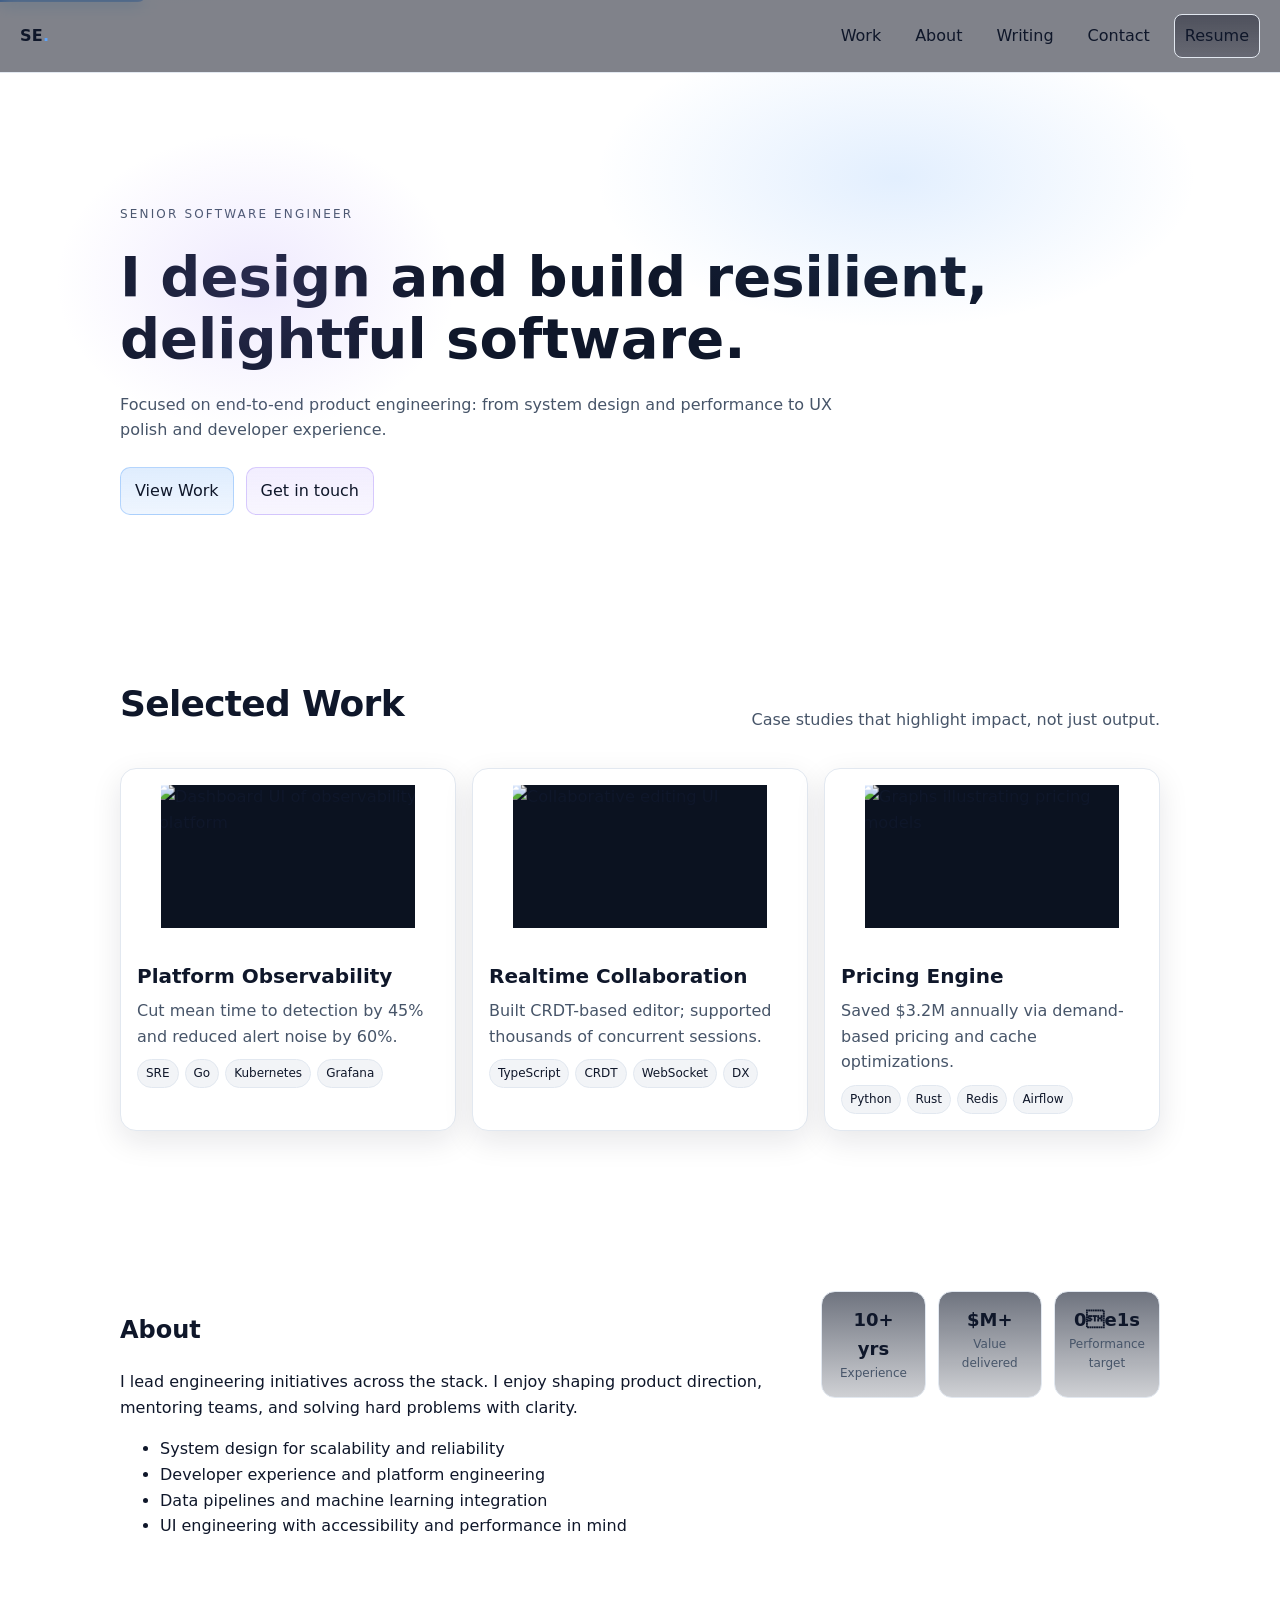
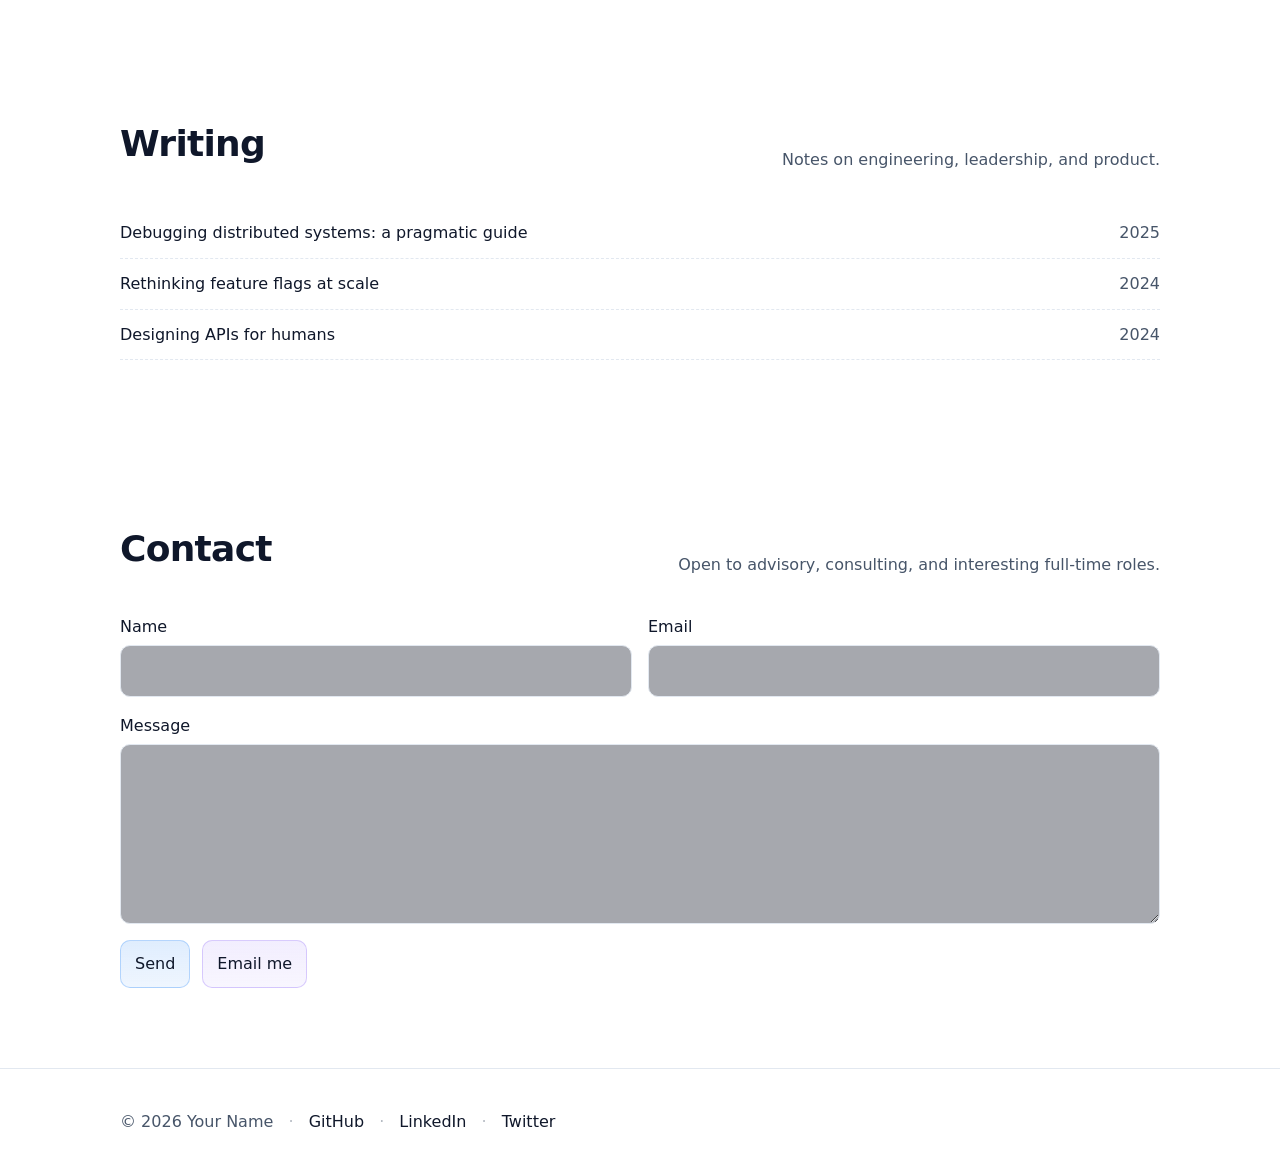
==== portfolio/index.html @ 9e858aef "Create initial portfolio website with responsive design and dark mode Co-authored-by: amrmohie.dev <" ====
<!doctype html>
<html lang="en">
<head>
    <meta charset="utf-8">
    <meta name="viewport" content="width=device-width, initial-scale=1">
    <meta name="theme-color" content="#0f172a">
    <title>Senior Software Engineer — Portfolio</title>
    <meta name="description" content="Senior Software Engineer portfolio: building scalable systems, elegant UIs, and delightful developer experiences.">

    <link rel="preload" href="assets/fonts/inter-var.woff2" as="font" type="font/woff2" crossorigin>
    <link rel="icon" href="assets/icons/favicon.svg" type="image/svg+xml">
    <link rel="alternate icon" href="assets/icons/favicon.png" type="image/png">
    <link rel="apple-touch-icon" href="assets/icons/apple-touch-icon.png">
    <link rel="manifest" href="site.webmanifest">

    <meta property="og:title" content="Senior Software Engineer — Portfolio">
    <meta property="og:description" content="Senior Software Engineer portfolio: building scalable systems, elegant UIs, and delightful developer experiences.">
    <meta property="og:type" content="website">
    <meta property="og:url" content="https://your-domain.example/">
    <meta property="og:image" content="https://your-domain.example/assets/images/og-card.png">
    <meta name="twitter:card" content="summary_large_image">
    <meta name="twitter:title" content="Senior Software Engineer — Portfolio">
    <meta name="twitter:description" content="Senior Software Engineer portfolio: building scalable systems, elegant UIs, and delightful developer experiences.">
    <meta name="twitter:image" content="https://your-domain.example/assets/images/og-card.png">

    <link rel="stylesheet" href="styles.css">
    <script defer src="script.js"></script>
    <script type="application/ld+json">
    {
      "@context": "https://schema.org",
      "@type": "Person",
      "name": "Your Name",
      "url": "https://your-domain.example/",
      "jobTitle": "Senior Software Engineer",
      "image": "https://your-domain.example/assets/images/profile.jpg",
      "sameAs": [
        "https://github.com/yourusername",
        "https://www.linkedin.com/in/yourusername/",
        "https://twitter.com/yourusername"
      ]
    }
    </script>
</head>
<body>
    <a class="skip-link" href="#content">Skip to content</a>
    <header class="site-header" role="banner">
        <nav class="nav" aria-label="Primary">
            <a class="logo" href="#home" aria-label="Go to home">SE<span>.</span></a>
            <button class="theme-toggle" id="themeToggle" aria-label="Toggle theme" aria-pressed="false">
                <span class="icon">🌙</span>
            </button>
            <button class="nav-toggle" id="navToggle" aria-label="Toggle navigation" aria-expanded="false">
                <span></span><span></span><span></span>
            </button>
            <ul class="nav-list" id="navList">
                <li><a href="#work">Work</a></li>
                <li><a href="#about">About</a></li>
                <li><a href="#writing">Writing</a></li>
                <li><a href="#contact">Contact</a></li>
                <li><a class="btn resume" href="assets/Resume.pdf" target="_blank" rel="noopener">Resume</a></li>
            </ul>
        </nav>
    </header>

    <main id="content">
        <section id="home" class="hero section">
            <div class="container">
                <p class="eyebrow">Senior Software Engineer</p>
                <h1 class="headline">I design and build resilient, delightful software.</h1>
                <p class="subhead">Focused on end-to-end product engineering: from system design and performance to UX polish and developer experience.</p>
                <div class="hero-cta">
                    <a class="btn primary" href="#work">View Work</a>
                    <a class="btn secondary" href="#contact">Get in touch</a>
                </div>
            </div>
            <div class="hero-bg" aria-hidden="true"></div>
        </section>

        <section id="work" class="section">
            <div class="container">
                <div class="section-head">
                    <h2>Selected Work</h2>
                    <p>Case studies that highlight impact, not just output.</p>
                </div>
                <div class="grid work-grid">
                    <!-- Repeatable project card pattern -->
                    <article class="card project">
                        <a class="card-link" href="#" aria-label="Project: Platform Observability">
                            <figure class="thumb"><img src="assets/images/project-1.jpg" alt="Dashboard UI of observability platform"></figure>
                            <div class="card-body">
                                <h3>Platform Observability</h3>
                                <p>Cut mean time to detection by 45% and reduced alert noise by 60%.</p>
                                <ul class="tags">
                                    <li>SRE</li><li>Go</li><li>Kubernetes</li><li>Grafana</li>
                                </ul>
                            </div>
                        </a>
                    </article>
                    <article class="card project">
                        <a class="card-link" href="#" aria-label="Project: Realtime Collaboration Editor">
                            <figure class="thumb"><img src="assets/images/project-2.jpg" alt="Collaborative editing UI"></figure>
                            <div class="card-body">
                                <h3>Realtime Collaboration</h3>
                                <p>Built CRDT-based editor; supported thousands of concurrent sessions.</p>
                                <ul class="tags">
                                    <li>TypeScript</li><li>CRDT</li><li>WebSocket</li><li>DX</li>
                                </ul>
                            </div>
                        </a>
                    </article>
                    <article class="card project">
                        <a class="card-link" href="#" aria-label="Project: Pricing Engine">
                            <figure class="thumb"><img src="assets/images/project-3.jpg" alt="Graphs illustrating pricing models"></figure>
                            <div class="card-body">
                                <h3>Pricing Engine</h3>
                                <p>Saved $3.2M annually via demand-based pricing and cache optimizations.</p>
                                <ul class="tags">
                                    <li>Python</li><li>Rust</li><li>Redis</li><li>Airflow</li>
                                </ul>
                            </div>
                        </a>
                    </article>
                </div>
            </div>
        </section>

        <section id="about" class="section alt">
            <div class="container split">
                <div>
                    <h2>About</h2>
                    <p>I lead engineering initiatives across the stack. I enjoy shaping product direction, mentoring teams, and solving hard problems with clarity.</p>
                    <ul class="bullets">
                        <li>System design for scalability and reliability</li>
                        <li>Developer experience and platform engineering</li>
                        <li>Data pipelines and machine learning integration</li>
                        <li>UI engineering with accessibility and performance in mind</li>
                    </ul>
                </div>
                <aside class="aside">
                    <div class="stat">
                        <span class="value">10+ yrs</span>
                        <span class="label">Experience</span>
                    </div>
                    <div class="stat">
                        <span class="value">$M+</span>
                        <span class="label">Value delivered</span>
                    </div>
                    <div class="stat">
                        <span class="value">0e1s</span>
                        <span class="label">Performance target</span>
                    </div>
                </aside>
            </div>
        </section>

        <section id="writing" class="section">
            <div class="container">
                <div class="section-head">
                    <h2>Writing</h2>
                    <p>Notes on engineering, leadership, and product.</p>
                </div>
                <ul class="list posts">
                    <li>
                        <a href="#">Debugging distributed systems: a pragmatic guide</a>
                        <span class="meta">2025</span>
                    </li>
                    <li>
                        <a href="#">Rethinking feature flags at scale</a>
                        <span class="meta">2024</span>
                    </li>
                    <li>
                        <a href="#">Designing APIs for humans</a>
                        <span class="meta">2024</span>
                    </li>
                </ul>
            </div>
        </section>

        <section id="contact" class="section alt">
            <div class="container">
                <div class="section-head">
                    <h2>Contact</h2>
                    <p>Open to advisory, consulting, and interesting full-time roles.</p>
                </div>
                <form class="contact-form" name="contact" method="POST" data-netlify="true">
                    <input type="hidden" name="form-name" value="contact">
                    <div class="grid form-grid">
                        <label>
                            <span>Name</span>
                            <input name="name" type="text" autocomplete="name" required>
                        </label>
                        <label>
                            <span>Email</span>
                            <input name="email" type="email" autocomplete="email" required>
                        </label>
                        <label class="full">
                            <span>Message</span>
                            <textarea name="message" rows="6" required></textarea>
                        </label>
                    </div>
                    <div class="form-actions">
                        <button class="btn primary" type="submit">Send</button>
                        <a class="btn secondary" href="mailto:you@your-domain.example">Email me</a>
                    </div>
                </form>
            </div>
        </section>
    </main>

    <footer class="site-footer">
        <div class="container">
            <p>
                <span>&copy; <span id="year"></span> Your Name</span>
                <span class="sep">·</span>
                <a href="https://github.com/yourusername" rel="me noopener" target="_blank">GitHub</a>
                <span class="sep">·</span>
                <a href="https://www.linkedin.com/in/yourusername/" rel="me noopener" target="_blank">LinkedIn</a>
                <span class="sep">·</span>
                <a href="https://twitter.com/yourusername" rel="me noopener" target="_blank">Twitter</a>
            </p>
        </div>
    </footer>
</body>
</html>
---- portfolio/styles.css ----
/* CSS Reset */
*,*::before,*::after{box-sizing:border-box}
html,body{margin:0;padding:0}
img,svg,video{display:block;max-width:100%;height:auto}
button,input,textarea,select{font:inherit}

:root{
  --bg: #0b1220;
  --bg-elev: #0f172a;
  --text: #e2e8f0;
  --muted: #94a3b8;
  --accent: #60a5fa;
  --accent-2: #a78bfa;
  --card: #0f172a;
  --border: #1e293b;
  --shadow: 0 8px 30px rgba(2,6,23,.45);
}

@media (prefers-color-scheme: light){
  :root{--bg:#ffffff;--bg-elev:#f8fafc;--text:#0f172a;--muted:#475569;--card:#ffffff;--border:#e2e8f0;--shadow:0 10px 30px rgba(15,23,42,.1)}
}

html{scroll-behavior:smooth}
body{
  font-family: ui-sans-serif, system-ui, -apple-system, Segoe UI, Roboto, Inter, Helvetica, Arial, "Apple Color Emoji","Segoe UI Emoji";
  background: radial-gradient(1200px 600px at 10% -10%, rgba(96,165,250,.12), transparent 50%), radial-gradient(800px 500px at 90% -10%, rgba(167,139,250,.12), transparent 50%), var(--bg);
  color: var(--text);
  line-height: 1.6;
  -webkit-font-smoothing: antialiased;
  text-rendering: optimizeLegibility;
}

.container{max-width:1080px;margin:0 auto;padding:0 20px}
.section{padding:80px 0}
.section.alt{background: linear-gradient(180deg, transparent, rgba(255,255,255,.02) 20%, transparent)}
.section-head{display:flex;justify-content:space-between;gap:20px;align-items:flex-end;margin-bottom:36px}
.section-head h2{margin:0;font-size:36px;letter-spacing:-.02em}
.section-head p{margin:0;color:var(--muted)}

.site-header{position:sticky;top:0;backdrop-filter:saturate(180%) blur(8px);background:rgba(2,6,23,.5);border-bottom:1px solid var(--border);z-index:50}
.nav{display:flex;align-items:center;justify-content:space-between;gap:16px;padding:14px 20px}
.logo{font-weight:800;letter-spacing:.02em;text-decoration:none;color:var(--text)}
.logo span{color:var(--accent)}
.nav-list{display:flex;gap:14px;align-items:center;margin:0;padding:0;list-style:none}
.nav-list a{color:var(--text);text-decoration:none;padding:8px 10px;border-radius:8px}
.nav-list a:hover{background:rgba(148,163,184,.12)}
.btn{display:inline-flex;align-items:center;gap:10px;padding:10px 14px;border-radius:10px;border:1px solid var(--border);text-decoration:none;color:var(--text);transition:transform .06s ease, background .2s ease}
.btn:hover{transform:translateY(-1px)}
.btn.primary{background:linear-gradient(180deg, rgba(96,165,250,.2), rgba(96,165,250,.1));border-color:rgba(96,165,250,.4)}
.btn.secondary{background:linear-gradient(180deg, rgba(167,139,250,.15), rgba(167,139,250,.08));border-color:rgba(167,139,250,.4)}
.btn.resume{background:linear-gradient(180deg, rgba(2,6,23,.4), rgba(2,6,23,.2))}

.nav-toggle,.theme-toggle{display:none}

.skip-link{position:absolute;top:-40px;left:0;background:var(--accent);color:#001a2f;padding:8px 12px;border-radius:0 0 8px 0;transition:top .2s ease}
.skip-link:focus{top:0}

.hero{position:relative;padding:120px 0 80px}
.eyebrow{color:var(--muted);text-transform:uppercase;letter-spacing:.18em;font-size:12px}
.headline{font-size: clamp(32px, 6vw, 56px);line-height:1.1;margin:.4em 0 .4em}
.subhead{color:var(--muted);max-width:720px}
.hero-cta{display:flex;gap:12px;margin-top:24px}
.hero-bg{position:absolute;inset:0;pointer-events:none;background:radial-gradient(600px 300px at 70% 20%, rgba(96,165,250,.18), transparent 50%), radial-gradient(400px 300px at 20% 40%, rgba(167,139,250,.18), transparent 50%)}

.grid{display:grid;gap:16px}
.work-grid{grid-template-columns:repeat(12,1fr)}
.card{background:var(--card);border:1px solid var(--border);border-radius:16px;box-shadow:var(--shadow);overflow:hidden}
.card-link{color:inherit;text-decoration:none;display:block;height:100%}
.thumb{aspect-ratio:16/9;background:#0b1220;overflow:hidden}
.thumb img{width:100%;height:100%;object-fit:cover;transform:scale(1.02);transition:transform .6s ease}
.card:hover .thumb img{transform:scale(1.08)}
.card-body{padding:16px}
.card-body h3{margin:0 0 6px;font-size:20px}
.card-body p{margin:0 0 10px;color:var(--muted)}
.tags{display:flex;flex-wrap:wrap;gap:6px;margin:0;padding:0;list-style:none}
.tags li{font-size:12px;padding:4px 8px;border-radius:999px;background:rgba(148,163,184,.12);border:1px solid var(--border)}

.project{grid-column:span 4}

.split{display:grid;grid-template-columns:2fr 1fr;gap:24px}
.aside{display:grid;grid-template-columns:repeat(3,1fr);gap:12px;height:max-content}
.stat{background:linear-gradient(180deg, rgba(15,23,42,.6), rgba(15,23,42,.2));border:1px solid var(--border);border-radius:14px;padding:14px;text-align:center}
.stat .value{display:block;font-weight:800;font-size:18px}
.stat .label{display:block;color:var(--muted);font-size:12px}

.list.posts{margin:0;padding:0;list-style:none}
.list.posts li{display:flex;justify-content:space-between;align-items:center;padding:12px 0;border-bottom:1px dashed var(--border)}
.list.posts a{text-decoration:none;color:var(--text)}
.list.posts .meta{color:var(--muted);font-variant-numeric:tabular-nums}

.contact-form .grid{grid-template-columns:repeat(2,1fr)}
.contact-form label{display:grid;gap:6px}
.contact-form input,.contact-form textarea{background:rgba(2,6,23,.35);border:1px solid var(--border);border-radius:10px;padding:12px;color:var(--text)}
.contact-form .full{grid-column:1 / -1}
.form-actions{display:flex;gap:12px;margin-top:16px}

.site-footer{border-top:1px solid var(--border);padding:24px 0;color:var(--muted)}
.site-footer a{color:var(--text);text-decoration:none}
.sep{opacity:.4;margin:0 10px}

@media (max-width: 900px){
  .nav-toggle{display:inline-flex;flex-direction:column;gap:4px;background:transparent;border:0}
  .nav-toggle span{display:block;width:22px;height:2px;background:var(--text)}
  .nav-list{position:fixed;inset:auto 12px 12px 12px;background:var(--bg-elev);border:1px solid var(--border);border-radius:14px;padding:12px;display:none;flex-direction:column;box-shadow:var(--shadow)}
  .nav-list.open{display:flex}
  .project{grid-column:span 6}
  .split{grid-template-columns:1fr}
  .aside{grid-template-columns:repeat(3,1fr)}
}

@media (max-width: 640px){
  .hero{padding:80px 0 56px}
  .project{grid-column:span 12}
  .contact-form .grid{grid-template-columns:1fr}
}
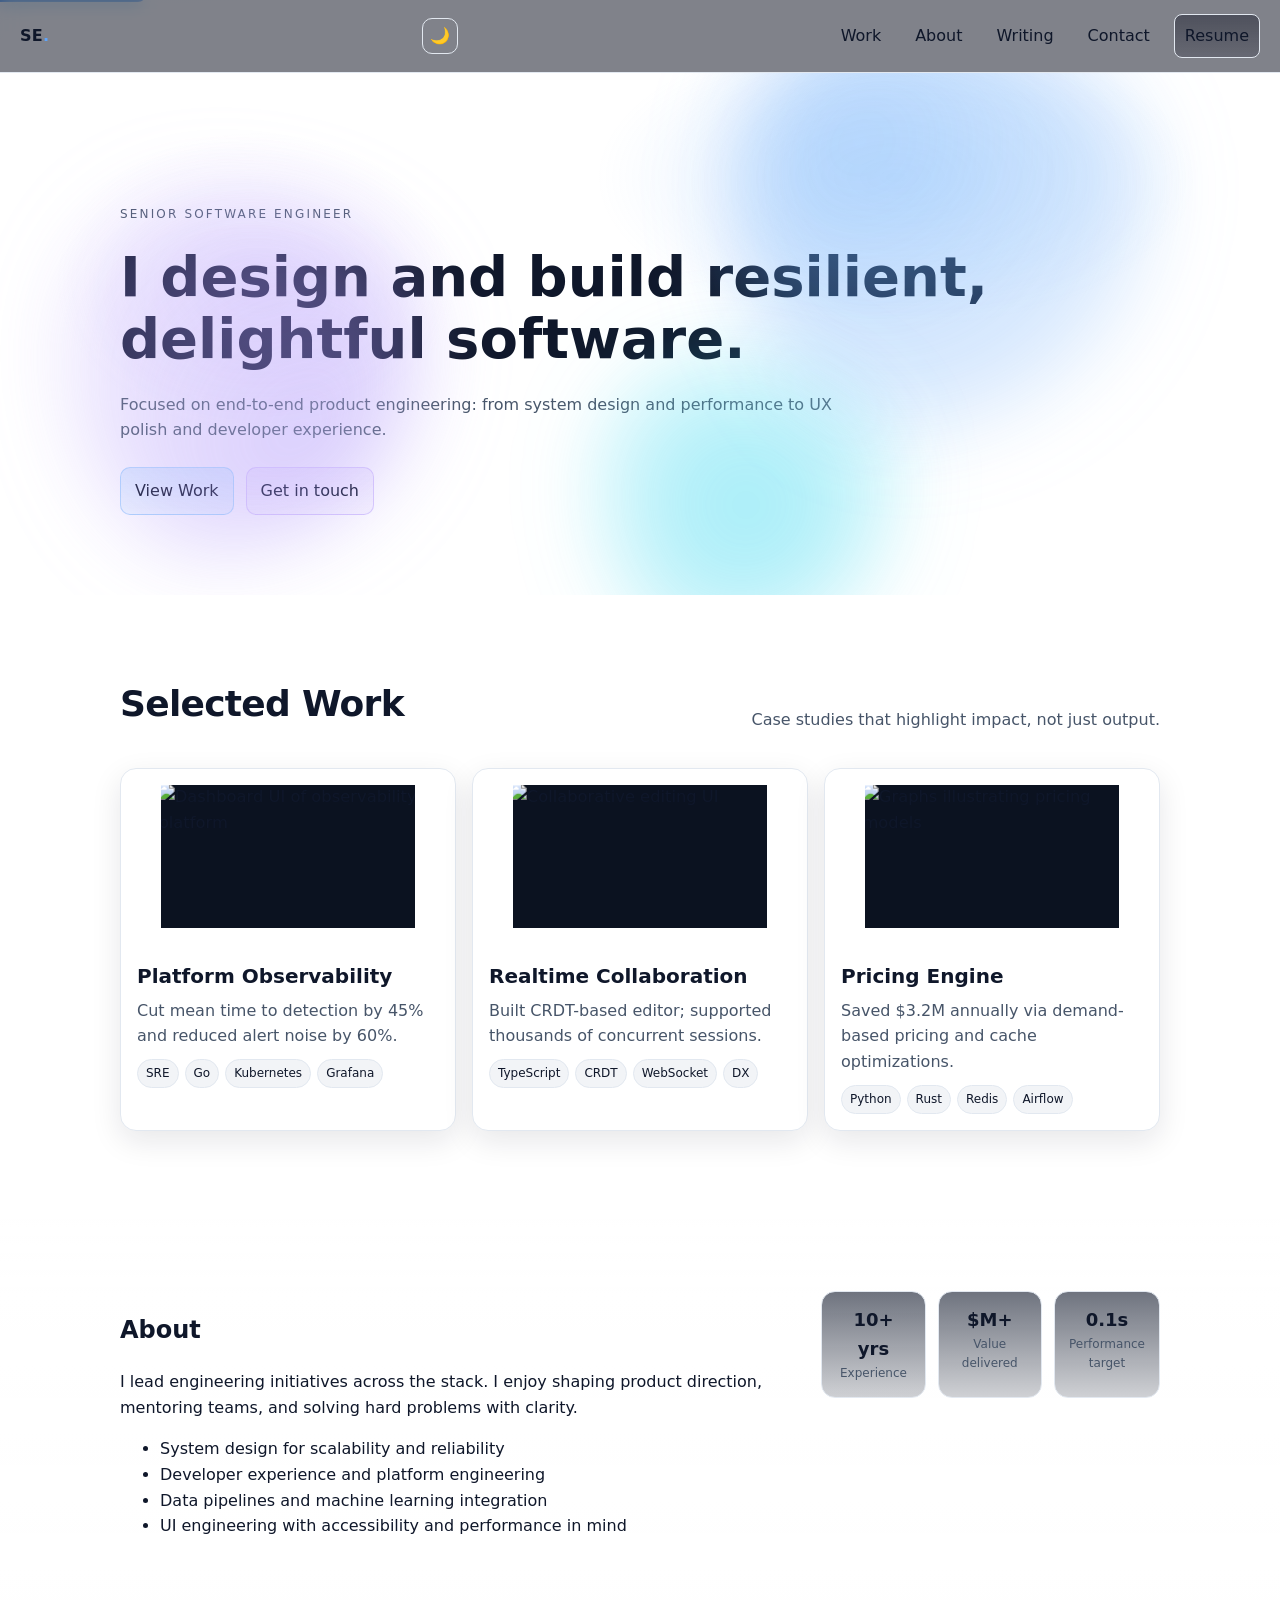
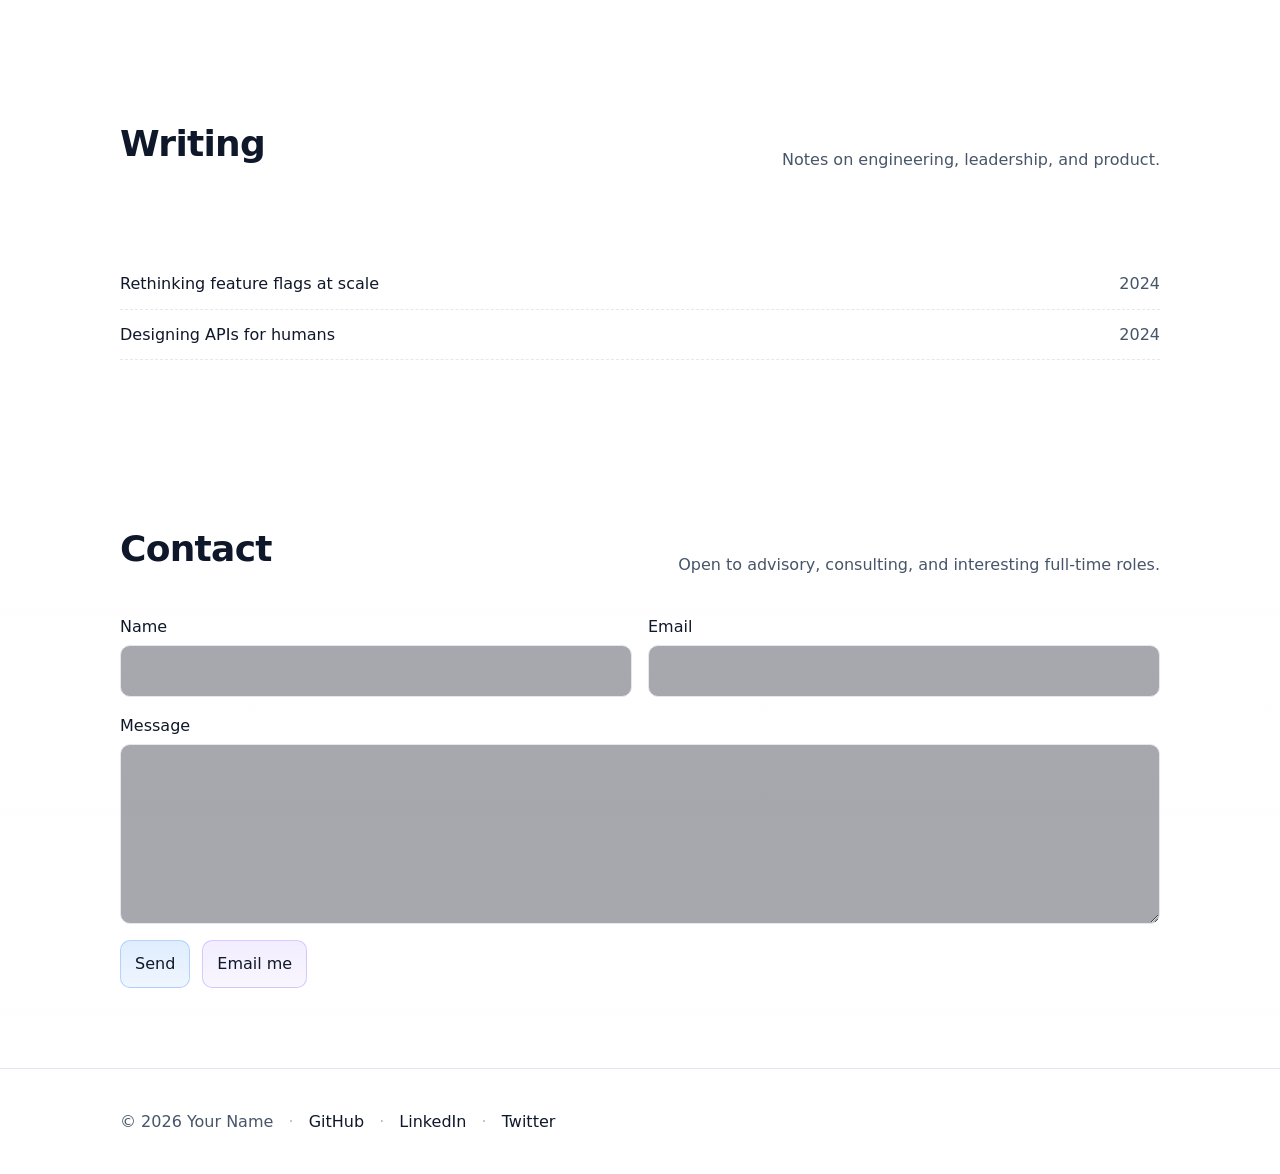
==== commit 66d72032: "Add interactive elements and visual enhancements to portfolio site Co-authored-by: amrmohie.dev <amr" ====
--- a/portfolio/index.html
+++ b/portfolio/index.html
@@ -65,15 +65,20 @@
     <main id="content">
         <section id="home" class="hero section">
             <div class="container">
-                <p class="eyebrow">Senior Software Engineer</p>
-                <h1 class="headline">I design and build resilient, delightful software.</h1>
-                <p class="subhead">Focused on end-to-end product engineering: from system design and performance to UX polish and developer experience.</p>
-                <div class="hero-cta">
+                <p class="eyebrow" data-reveal>Senior Software Engineer</p>
+                <h1 class="headline" data-reveal>I design and build resilient, delightful software.</h1>
+                <p class="subhead" data-reveal>Focused on end-to-end product engineering: from system design and performance to UX polish and developer experience.</p>
+                <div class="hero-cta" data-reveal>
                     <a class="btn primary" href="#work">View Work</a>
                     <a class="btn secondary" href="#contact">Get in touch</a>
                 </div>
             </div>
             <div class="hero-bg" aria-hidden="true"></div>
+            <div class="parallax" aria-hidden="true">
+                <span class="blob blob-a" data-depth="0.15"></span>
+                <span class="blob blob-b" data-depth="0.3"></span>
+                <span class="blob blob-c" data-depth="0.45"></span>
+            </div>
         </section>
 
         <section id="work" class="section">
@@ -84,7 +89,7 @@
                 </div>
                 <div class="grid work-grid">
                     <!-- Repeatable project card pattern -->
-                    <article class="card project">
+                    <article class="card project" data-reveal data-tilt>
                         <a class="card-link" href="#" aria-label="Project: Platform Observability">
                             <figure class="thumb"><img src="assets/images/project-1.jpg" alt="Dashboard UI of observability platform"></figure>
                             <div class="card-body">
@@ -96,7 +101,7 @@
                             </div>
                         </a>
                     </article>
-                    <article class="card project">
+                    <article class="card project" data-reveal data-tilt>
                         <a class="card-link" href="#" aria-label="Project: Realtime Collaboration Editor">
                             <figure class="thumb"><img src="assets/images/project-2.jpg" alt="Collaborative editing UI"></figure>
                             <div class="card-body">
@@ -108,7 +113,7 @@
                             </div>
                         </a>
                     </article>
-                    <article class="card project">
+                    <article class="card project" data-reveal data-tilt>
                         <a class="card-link" href="#" aria-label="Project: Pricing Engine">
                             <figure class="thumb"><img src="assets/images/project-3.jpg" alt="Graphs illustrating pricing models"></figure>
                             <div class="card-body">
@@ -126,7 +131,7 @@
 
         <section id="about" class="section alt">
             <div class="container split">
-                <div>
+                <div data-reveal>
                     <h2>About</h2>
                     <p>I lead engineering initiatives across the stack. I enjoy shaping product direction, mentoring teams, and solving hard problems with clarity.</p>
                     <ul class="bullets">
@@ -136,7 +141,7 @@
                         <li>UI engineering with accessibility and performance in mind</li>
                     </ul>
                 </div>
-                <aside class="aside">
+                <aside class="aside" data-reveal>
                     <div class="stat">
                         <span class="value">10+ yrs</span>
                         <span class="label">Experience</span>
@@ -146,7 +151,7 @@
                         <span class="label">Value delivered</span>
                     </div>
                     <div class="stat">
-                        <span class="value">0e1s</span>
+                        <span class="value">0.1s</span>
                         <span class="label">Performance target</span>
                     </div>
                 </aside>
@@ -160,15 +165,15 @@
                     <p>Notes on engineering, leadership, and product.</p>
                 </div>
                 <ul class="list posts">
-                    <li>
+                    <li data-reveal>
                         <a href="#">Debugging distributed systems: a pragmatic guide</a>
                         <span class="meta">2025</span>
                     </li>
-                    <li>
+                    <li data-reveal>
                         <a href="#">Rethinking feature flags at scale</a>
                         <span class="meta">2024</span>
                     </li>
-                    <li>
+                    <li data-reveal>
                         <a href="#">Designing APIs for humans</a>
                         <span class="meta">2024</span>
                     </li>
@@ -182,7 +187,7 @@
                     <h2>Contact</h2>
                     <p>Open to advisory, consulting, and interesting full-time roles.</p>
                 </div>
-                <form class="contact-form" name="contact" method="POST" data-netlify="true">
+                <form class="contact-form" name="contact" method="POST" data-netlify="true" data-reveal>
                     <input type="hidden" name="form-name" value="contact">
                     <div class="grid form-grid">
                         <label>
--- a/portfolio/styles.css
+++ b/portfolio/styles.css
@@ -61,6 +61,11 @@
 .subhead{color:var(--muted);max-width:720px}
 .hero-cta{display:flex;gap:12px;margin-top:24px}
 .hero-bg{position:absolute;inset:0;pointer-events:none;background:radial-gradient(600px 300px at 70% 20%, rgba(96,165,250,.18), transparent 50%), radial-gradient(400px 300px at 20% 40%, rgba(167,139,250,.18), transparent 50%)}
+.parallax{position:absolute;inset:0;pointer-events:none;overflow:hidden}
+.blob{position:absolute;filter:blur(40px);opacity:.55;mix-blend-mode:screen;border-radius:40% 60% 60% 40%/40% 40% 60% 60%}
+.blob-a{width:420px;height:420px;background:radial-gradient(circle at 30% 30%, rgba(96,165,250,.8), rgba(96,165,250,.2));top:-60px;right:10%}
+.blob-b{width:360px;height:360px;background:radial-gradient(circle at 70% 70%, rgba(167,139,250,.8), rgba(167,139,250,.2));top:120px;left:5%}
+.blob-c{width:300px;height:300px;background:radial-gradient(circle at 50% 50%, rgba(34,211,238,.8), rgba(34,211,238,.2));bottom:-60px;right:30%}
 
 .grid{display:grid;gap:16px}
 .work-grid{grid-template-columns:repeat(12,1fr)}
@@ -69,6 +74,8 @@
 .thumb{aspect-ratio:16/9;background:#0b1220;overflow:hidden}
 .thumb img{width:100%;height:100%;object-fit:cover;transform:scale(1.02);transition:transform .6s ease}
 .card:hover .thumb img{transform:scale(1.08)}
+.card[data-tilt]{transition:transform .2s ease, box-shadow .2s ease;will-change:transform}
+.card[data-tilt].tilting{box-shadow:0 12px 50px rgba(2,6,23,.6)}
 .card-body{padding:16px}
 .card-body h3{margin:0 0 6px;font-size:20px}
 .card-body p{margin:0 0 10px;color:var(--muted)}
@@ -98,6 +105,19 @@
 .site-footer a{color:var(--text);text-decoration:none}
 .sep{opacity:.4;margin:0 10px}
 
+/* Reveal animations */
+[data-reveal]{opacity:0;transform:translateY(12px);transition:opacity .6s ease, transform .6s ease}
+[data-reveal].revealed{opacity:1;transform:none}
+
+/* Cursor spotlight */
+body::before{content:"";position:fixed;inset:0;background:radial-gradient(300px 300px at var(--mx, -100px) var(--my, -100px), rgba(96,165,250,.12), transparent 60%);pointer-events:none;z-index:0}
+body{position:relative}
+header, main, footer{position:relative;z-index:1}
+
+/* Theme toggle visible on desktop */
+.theme-toggle{display:inline-flex;align-items:center;justify-content:center;width:36px;height:36px;border-radius:10px;border:1px solid var(--border);background:transparent;color:var(--text)}
+.theme-toggle:hover{background:rgba(148,163,184,.12)}
+
 @media (max-width: 900px){
   .nav-toggle{display:inline-flex;flex-direction:column;gap:4px;background:transparent;border:0}
   .nav-toggle span{display:block;width:22px;height:2px;background:var(--text)}
